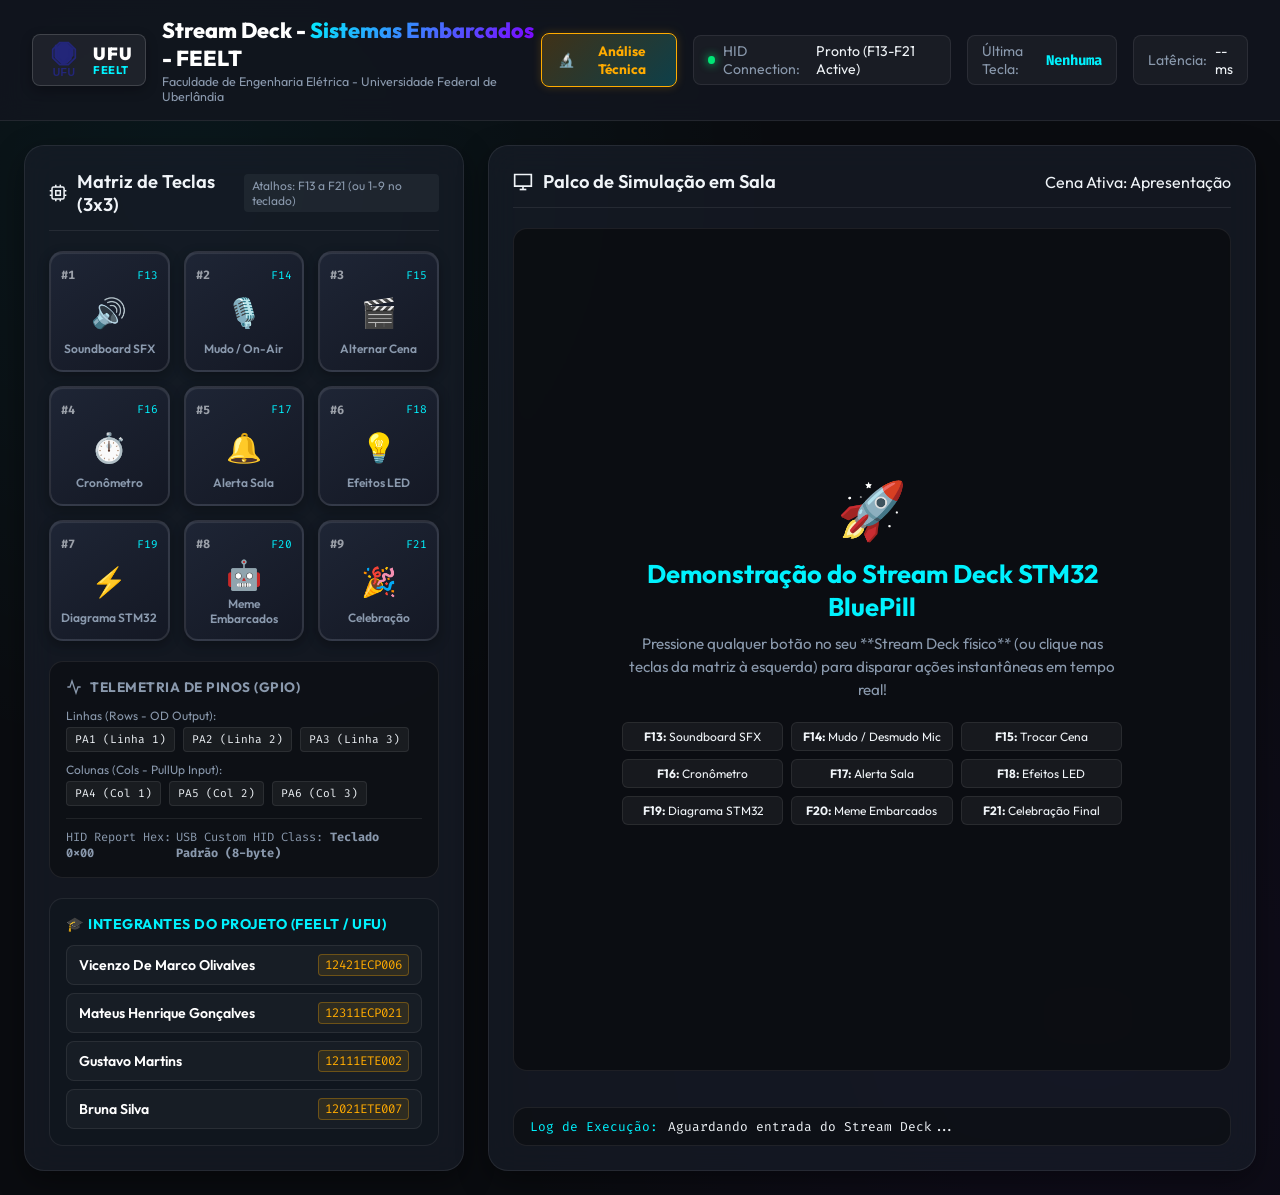
==== dashboard/index.html @ 405beb6f "Initial commit: StreamDeck-Embeeded-System project with UFU FEELT documentation and web dashboard" ====
<!DOCTYPE html>
<html lang="pt-BR">
<head>
  <meta charset="UTF-8">
  <meta name="viewport" content="width=device-width, initial-scale=1.0">
  <title>Stream Deck - Sistemas Embarcados - FEELT</title>
  <link rel="stylesheet" href="styles.css">
  <link rel="preconnect" href="https://fonts.googleapis.com">
  <link rel="preconnect" href="https://fonts.gstatic.com" crossorigin>
  <link href="https://fonts.googleapis.com/css2?family=Fira+Code:wght@400;600;700&family=Outfit:wght@300;400;600;800&display=swap" rel="stylesheet">
</head>
<body class="theme-cyberpunk">
  <!-- Header / Navigation Bar -->
  <header class="app-header">
    <div class="logo-container">
      <div class="ufu-badge-box">
        <img src="ufu_logo.svg" alt="UFU Logo" class="ufu-logo-img">
        <div class="ufu-text-info">
          <span class="ufu-title">UFU</span>
          <span class="feelt-sub">FEELT</span>
        </div>
      </div>
      <div class="header-titles">
        <h1>Stream Deck - <span>Sistemas Embarcados</span> - FEELT</h1>
        <p class="header-sub">Faculdade de Engenharia Elétrica - Universidade Federal de Uberlândia</p>
      </div>
    </div>
    
    <div class="status-bar">
      <button class="btn-prof-mode" id="btn-toggle-prof" onclick="toggleProfMode()">
        <span class="icon">🔬</span> Análise Técnica
      </button>
      <div class="status-item">
        <span class="dot pulse-green"></span>
        <span class="status-label">HID Connection:</span>
        <span class="status-value" id="status-usb">Pronto (F13-F21 Active)</span>
      </div>
      <div class="status-item">
        <span class="status-label">Última Tecla:</span>
        <span class="status-value highlight" id="status-last-key">Nenhuma</span>
      </div>
      <div class="status-item">
        <span class="status-label">Latência:</span>
        <span class="status-value" id="status-latency">-- ms</span>
      </div>
    </div>
  </header>

  <!-- Main Container -->
  <main class="dashboard-grid">
    
    <!-- Left Column: Hardware Telemetry & 3x3 Matrix -->
    <section class="panel hardware-panel">
      <div class="panel-header">
        <h2><svg width="20" height="20" viewBox="0 0 24 24" fill="none" stroke="currentColor" stroke-width="2"><rect x="4" y="4" width="16" height="16" rx="2"/><rect x="9" y="9" width="6" height="6"/><line x1="9" y1="1" x2="9" y2="4"/><line x1="15" y1="1" x2="15" y2="4"/><line x1="9" y1="20" x2="9" y2="23"/><line x1="15" y1="20" x2="15" y2="23"/><line x1="20" y1="9" x2="23" y2="9"/><line x1="20" y1="15" x2="23" y2="15"/><line x1="1" y1="9" x2="4" y2="9"/><line x1="1" y1="15" x2="4" y2="15"/></svg> Matriz de Teclas (3x3)</h2>
        <span class="hint-badge">Atalhos: F13 a F21 (ou 1-9 no teclado)</span>
      </div>

      <div class="matrix-grid" id="matrix-grid">
        <!-- Buttons 1 to 9 will be rendered by JS -->
      </div>

      <!-- Telemetry Box -->
      <div class="telemetry-box">
        <h3><svg width="16" height="16" viewBox="0 0 24 24" fill="none" stroke="currentColor" stroke-width="2"><polyline points="22 12 18 12 15 21 9 3 6 12 2 12"/></svg> Telemetria de Pinos (GPIO)</h3>
        <div class="pins-display">
          <div class="pin-group">
            <span class="pin-title">Linhas (Rows - OD Output):</span>
            <div class="pins-row">
              <span class="pin-tag" id="pin-pa1">PA1 (Linha 1)</span>
              <span class="pin-tag" id="pin-pa2">PA2 (Linha 2)</span>
              <span class="pin-tag" id="pin-pa3">PA3 (Linha 3)</span>
            </div>
          </div>
          <div class="pin-group">
            <span class="pin-title">Colunas (Cols - PullUp Input):</span>
            <div class="pins-row">
              <span class="pin-tag" id="pin-pa4">PA4 (Col 1)</span>
              <span class="pin-tag" id="pin-pa5">PA5 (Col 2)</span>
              <span class="pin-tag" id="pin-pa6">PA6 (Col 3)</span>
            </div>
          </div>
        </div>
        <div class="hex-info">
          <span>HID Report Hex: <strong id="hex-code">0x00</strong></span>
          <span>USB Custom HID Class: <strong id="hid-class">Teclado Padrão (8-byte)</strong></span>
        </div>
      </div>

      <!-- Team Members Section -->
      <div class="team-panel-card">
        <div class="team-card-header">
          <h3>🎓 Integrantes do Projeto (FEELT / UFU)</h3>
        </div>
        <div class="team-list">
          <div class="team-member">
            <div class="member-info">
              <span class="member-name">Vicenzo De Marco Olivalves</span>
              <span class="member-id">12421ECP006</span>
            </div>
          </div>
          <div class="team-member">
            <div class="member-info">
              <span class="member-name">Mateus Henrique Gonçalves</span>
              <span class="member-id">12311ECP021</span>
            </div>
          </div>
          <div class="team-member">
            <div class="member-info">
              <span class="member-name">Gustavo Martins</span>
              <span class="member-id">12111ETE002</span>
            </div>
          </div>
          <div class="team-member">
            <div class="member-info">
              <span class="member-name">Bruna Silva</span>
              <span class="member-id">12021ETE007</span>
            </div>
          </div>
        </div>
      </div>
    </section>

    <!-- Right Column: Interactive Classroom Presentation Display -->
    <section class="panel presentation-panel">
      <div class="panel-header">
        <h2><svg width="20" height="20" viewBox="0 0 24 24" fill="none" stroke="currentColor" stroke-width="2"><path d="M2 3h20v14H2z"/><path d="M8 21h8"/><path d="M12 17v4"/></svg> Palco de Simulação em Sala</h2>
        <div class="scene-selector">
          <span class="scene-badge active" id="scene-tag">Cena Ativa: Apresentação</span>
        </div>
      </div>

      <!-- Presentation Stage Screens -->
      <div class="stage-container">
        
        <!-- Screen 1: Overview / Welcome -->
        <div class="stage-screen active" id="screen-main">
          <div class="welcome-card">
            <div class="icon-hero">🚀</div>
            <h2>Demonstração do Stream Deck STM32 BluePill</h2>
            <p>Pressione qualquer botão no seu **Stream Deck físico** (ou clique nas teclas da matriz à esquerda) para disparar ações instantâneas em tempo real!</p>
            <div class="quick-tips">
              <div class="tip-item"><strong>F13:</strong> Soundboard SFX</div>
              <div class="tip-item"><strong>F14:</strong> Mudo / Desmudo Mic</div>
              <div class="tip-item"><strong>F15:</strong> Trocar Cena</div>
              <div class="tip-item"><strong>F16:</strong> Cronômetro</div>
              <div class="tip-item"><strong>F17:</strong> Alerta Sala</div>
              <div class="tip-item"><strong>F18:</strong> Efeitos LED</div>
              <div class="tip-item"><strong>F19:</strong> Diagrama STM32</div>
              <div class="tip-item"><strong>F20:</strong> Meme Embarcados</div>
              <div class="tip-item"><strong>F21:</strong> Celebração Final</div>
            </div>
          </div>
        </div>

        <!-- Screen 2: Microphone / Audio Studio -->
        <div class="stage-screen" id="screen-mic">
          <div class="mic-status-card" id="mic-card">
            <div class="mic-icon-large" id="mic-icon">🎙️</div>
            <h2 id="mic-status-text">MICROFONE LIGADO (ON AIR)</h2>
            <p id="mic-subtext">Transmitindo áudio para a sala de aula...</p>
            <div class="audio-waves" id="audio-waves">
              <span></span><span></span><span></span><span></span><span></span>
            </div>
          </div>
        </div>

        <!-- Screen 3: Camera / Scene Manager -->
        <div class="stage-screen" id="screen-scenes">
          <div class="scenes-grid">
            <div class="scene-card active" id="sc-slide">
              <div class="sc-preview slide-prev">📊 Slide Principal</div>
              <span>Modo Apresentação</span>
            </div>
            <div class="scene-card" id="sc-cam">
              <div class="sc-preview cam-prev">📹 Webcam da Sala</div>
              <span>Modo Câmera Alunos</span>
            </div>
            <div class="scene-card" id="sc-code">
              <div class="sc-preview code-prev">💻 STM32 C Code</div>
              <span>Modo Código HAL</span>
            </div>
          </div>
        </div>

        <!-- Screen 4: Timer / Stopwatch -->
        <div class="stage-screen" id="screen-timer">
          <div class="timer-card">
            <h3>⏱️ Cronômetro da Apresentação</h3>
            <div class="timer-digits" id="timer-display">00:00.0</div>
            <div class="timer-controls">
              <span class="timer-status" id="timer-status">Pausado (Pressione F16 para iniciar/pausar)</span>
            </div>
          </div>
        </div>

        <!-- Screen 5: STM32 Architecture & Hardware Diagram -->
        <div class="stage-screen" id="screen-stm32">
          <div class="stm32-diagram-card">
            <h3>⚡ Arquitetura Hardware: BluePill (STM32F103C8T6)</h3>
            <div class="diagram-content">
              <div class="diag-block">
                <h4>Core ARM Cortex-M3</h4>
                <p>72 MHz Clock Speed</p>
                <p>3.3V Logic Level</p>
              </div>
              <div class="diag-arrow">➡️</div>
              <div class="diag-block highlight-block">
                <h4>Matriz 3x3 (GPIO)</h4>
                <p>Outputs: PA1, PA2, PA3 (Open Drain)</p>
                <p>Inputs: PA4, PA5, PA6 (Pull-Up)</p>
              </div>
              <div class="diag-arrow">➡️</div>
              <div class="diag-block">
                <h4>USB Device Stack</h4>
                <p>Custom HID Class (0x03)</p>
                <p>Packet: 8 Bytes Key Report</p>
              </div>
            </div>
            <div class="code-snippet">
              <pre><code>// Código enviado pela BluePill (Core/Src/main.c)
hid_report[2] = 0x68 + tecla_id; // F13 (0x68) até F21 (0x70)
USBD_CUSTOM_HID_SendReport(&hUsbDeviceFS, hid_report, 8);</code></pre>
            </div>
          </div>
        </div>

        <!-- Screen 6: Meme Gallery -->
        <div class="stage-screen" id="screen-meme">
          <div class="meme-card">
            <h2 id="meme-title">🔥 Vida de Desenvolvedor de Embarcados</h2>
            <div class="meme-box" id="meme-box">
              <p class="meme-quote">"Compilou sem warnings na primeira tentativa... Deve ter algo muito errado!"</p>
              <div class="meme-badge">DEBUG MODE: ON</div>
            </div>
          </div>
        </div>

        <!-- Screen 7: Technical Analysis Screen -->
        <div class="stage-screen" id="screen-prof-deepdive">
          <div class="prof-container">
            <div class="prof-header">
              <h3>🔬 Painel de Análise Técnica de Engenharia</h3>
              <p>Métricas detalhadas do microcontrolador ARM Cortex-M3 (STM32F103C8T6)</p>
            </div>

            <div class="prof-grid">
              
              <!-- Logic Analyzer / Oscilloscope Waveform Canvas -->
              <div class="prof-card">
                <h4>📈 Analisador Lógico de Sinais (GPIO Waves)</h4>
                <div class="scope-box">
                  <canvas id="scope-canvas" width="450" height="120"></canvas>
                </div>
                <div class="scope-legend">
                  <span class="sig-row">── Line Output (PA1-PA3: LOW 0V)</span>
                  <span class="sig-col">── Col Input (PA4-PA6: RESET)</span>
                </div>
              </div>

              <!-- USB 8-Byte Buffer Inspector -->
              <div class="prof-card">
                <h4>📦 Inspeção de Pacote USB HID (8 Bytes)</h4>
                <div class="usb-bytes-grid" id="usb-bytes-grid">
                  <div class="byte-box"><span>B0 (Mods)</span><strong>0x00</strong></div>
                  <div class="byte-box"><span>B1 (Resv)</span><strong>0x00</strong></div>
                  <div class="byte-box active-byte"><span>B2 (Key)</span><strong id="b2-val">0x68</strong></div>
                  <div class="byte-box"><span>B3</span><strong>0x00</strong></div>
                  <div class="byte-box"><span>B4</span><strong>0x00</strong></div>
                  <div class="byte-box"><span>B5</span><strong>0x00</strong></div>
                  <div class="byte-box"><span>B6</span><strong>0x00</strong></div>
                  <div class="byte-box"><span>B7</span><strong>0x00</strong></div>
                </div>
                <p class="prof-note">EndPoint: EP1 IN (Interrupt, 10ms interval) | Protocol: Standard HID Keyboard Report</p>
              </div>

              <!-- Software Debouncing State Machine -->
              <div class="prof-card">
                <h4>🛡️ Máquina de Estados do Debounce (40ms Window)</h4>
                <div class="stats-row">
                  <div class="stat-item">
                    <span class="stat-num" id="stat-bounces">0</span>
                    <span class="stat-lbl">Trepidações Ignoradas</span>
                  </div>
                  <div class="stat-item">
                    <span class="stat-num" id="stat-valid">0</span>
                    <span class="stat-lbl">Acionamentos Válidos</span>
                  </div>
                  <div class="stat-item">
                    <span class="stat-num">40 ms</span>
                    <span class="stat-lbl">Estabilidade (HAL_GetTick)</span>
                  </div>
                </div>
              </div>

              <!-- Memory & Clock Tree Specs -->
              <div class="prof-card">
                <h4>⚙️ Registradores & Memória Flash/RAM</h4>
                <div class="mem-bars">
                  <div class="mem-item">
                    <span>Flash (64 KB): 14.8 KB (23%)</span>
                    <div class="bar-bg"><div class="bar-fill" style="width: 23%;"></div></div>
                  </div>
                  <div class="mem-item">
                    <span>SRAM (20 KB): 2.9 KB (14%)</span>
                    <div class="bar-bg"><div class="bar-fill" style="width: 14%;"></div></div>
                  </div>
                </div>
                <div class="reg-tags">
                  <span class="reg-tag">SYSCLK: 72 MHz (HSE 8MHz * PLL 9)</span>
                  <span class="reg-tag">USBCLK: 48 MHz (PLL / 1.5)</span>
                  <span class="reg-tag">GPIOA_CRL: 0x44333333</span>
                </div>
              </div>

            </div>
          </div>
        </div>

      </div>

      <!-- Action Feedback Bar -->
      <div class="action-log-bar">
        <span class="log-title">Log de Execução:</span>
        <span class="log-content" id="log-content">Aguardando entrada do Stream Deck...</span>
      </div>
    </section>
  </main>

  <!-- Fullscreen Modal Alert (Triggered by F17 / Button 5) -->
  <div class="modal-overlay" id="alert-modal">
    <div class="modal-card">
      <div class="modal-icon">🔔</div>
      <h2 id="modal-title">ALERTA DA SALA DE AULA</h2>
      <p id="modal-desc">Uma notificação prioritária foi acionada pelo Stream Deck!</p>
      <button class="btn-close-modal" onclick="closeModal()">Fechar (ou pressione F17)</button>
    </div>
  </div>

  <!-- Confetti Canvas for Celebration (F21) -->
  <canvas id="confetti-canvas"></canvas>

  <script src="app.js"></script>
</body>
</html>
---- dashboard/styles.css ----
/* CSS Design System - StreamDeck STM32 Simulator */
:root {
  --bg-primary: #0a0c10;
  --bg-secondary: #12161f;
  --bg-panel: #181d28;
  --bg-panel-glow: rgba(24, 29, 40, 0.7);
  
  --accent-cyan: #00f2fe;
  --accent-blue: #4facfe;
  --accent-purple: #7f00ff;
  --accent-pink: #ff0844;
  --accent-green: #00e676;
  --accent-amber: #ffab00;
  --ufu-blue: #232679;
  
  --text-main: #f0f4f8;
  --text-muted: #8a99ad;
  
  --border-glow: rgba(0, 242, 254, 0.25);
  --border-muted: rgba(255, 255, 255, 0.08);
  
  --font-sans: 'Outfit', -apple-system, BlinkMacSystemFont, sans-serif;
  --font-mono: 'Fira Code', monospace;
  
  --radius-sm: 8px;
  --radius-md: 14px;
  --radius-lg: 20px;
}

* {
  box-sizing: border-box;
  margin: 0;
  padding: 0;
}

body {
  background-color: var(--bg-primary);
  color: var(--text-main);
  font-family: var(--font-sans);
  min-height: 100vh;
  display: flex;
  flex-direction: column;
  overflow-x: hidden;
  background-image: 
    radial-gradient(circle at 15% 15%, rgba(0, 242, 254, 0.05) 0%, transparent 40%),
    radial-gradient(circle at 85% 85%, rgba(127, 0, 255, 0.05) 0%, transparent 40%);
}

/* Header Bar */
.app-header {
  display: flex;
  justify-content: space-between;
  align-items: center;
  padding: 1rem 2rem;
  background: rgba(18, 22, 31, 0.85);
  backdrop-filter: blur(12px);
  border-bottom: 1px solid var(--border-muted);
}

.logo-container {
  display: flex;
  align-items: center;
  gap: 16px;
}

.ufu-badge-box {
  display: flex;
  align-items: center;
  gap: 10px;
  background: rgba(255, 255, 255, 0.06);
  border: 1px solid rgba(255, 255, 255, 0.15);
  padding: 6px 12px;
  border-radius: var(--radius-sm);
  box-shadow: 0 4px 12px rgba(0, 0, 0, 0.3);
}

.ufu-logo-img {
  width: 38px;
  height: 38px;
  object-fit: contain;
}

.ufu-text-info {
  display: flex;
  flex-direction: column;
  line-height: 1.1;
}

.ufu-title {
  font-weight: 900;
  font-size: 1.1rem;
  color: #fff;
  letter-spacing: 1px;
}

.feelt-sub {
  font-size: 0.7rem;
  font-weight: 700;
  color: var(--accent-cyan);
  letter-spacing: 0.5px;
}

.header-titles h1 {
  font-size: 1.35rem;
  font-weight: 800;
  color: #fff;
}

.header-titles h1 span {
  background: linear-gradient(135deg, var(--accent-cyan), var(--accent-purple));
  -webkit-background-clip: text;
  -webkit-text-fill-color: transparent;
}

.header-sub {
  font-size: 0.78rem;
  color: var(--text-muted);
  margin-top: 2px;
}

.status-bar {
  display: flex;
  align-items: center;
  gap: 16px;
  font-size: 0.88rem;
}

/* Análise Técnica Toggle Button */
.btn-prof-mode {
  background: linear-gradient(135deg, rgba(255, 171, 0, 0.2), rgba(0, 242, 254, 0.2));
  border: 1px solid var(--accent-amber);
  color: var(--accent-amber);
  padding: 8px 16px;
  border-radius: var(--radius-sm);
  font-family: var(--font-sans);
  font-weight: 700;
  font-size: 0.85rem;
  cursor: pointer;
  display: flex;
  align-items: center;
  gap: 8px;
  transition: all 0.2s ease;
  box-shadow: 0 0 10px rgba(255, 171, 0, 0.2);
}

.btn-prof-mode:hover {
  background: var(--accent-amber);
  color: #000;
  box-shadow: 0 0 20px rgba(255, 171, 0, 0.5);
  transform: translateY(-1px);
}

.btn-prof-mode.active-prof {
  background: var(--accent-amber);
  color: #000;
  box-shadow: 0 0 25px rgba(255, 171, 0, 0.7);
}

.status-item {
  display: flex;
  align-items: center;
  gap: 8px;
  background: rgba(255, 255, 255, 0.04);
  padding: 6px 14px;
  border-radius: var(--radius-sm);
  border: 1px solid var(--border-muted);
}

.pulse-green {
  width: 8px;
  height: 8px;
  background-color: var(--accent-green);
  border-radius: 50%;
  box-shadow: 0 0 10px var(--accent-green);
  animation: pulse 1.5s infinite;
}

@keyframes pulse {
  0% { transform: scale(0.95); box-shadow: 0 0 0 0 rgba(0, 230, 118, 0.7); }
  70% { transform: scale(1.1); box-shadow: 0 0 0 8px rgba(0, 230, 118, 0); }
  100% { transform: scale(0.95); box-shadow: 0 0 0 0 rgba(0, 230, 118, 0); }
}

.status-label {
  color: var(--text-muted);
}

.status-value.highlight {
  color: var(--accent-cyan);
  font-weight: 700;
  font-family: var(--font-mono);
}

/* Dashboard Main Grid Layout */
.dashboard-grid {
  display: grid;
  grid-template-columns: 440px 1fr;
  gap: 24px;
  padding: 24px;
  flex: 1;
}

@media (max-width: 1024px) {
  .dashboard-grid {
    grid-template-columns: 1fr;
  }
}

/* Panels */
.panel {
  background: var(--bg-panel-glow);
  backdrop-filter: blur(16px);
  border: 1px solid var(--border-muted);
  border-radius: var(--radius-lg);
  padding: 24px;
  display: flex;
  flex-direction: column;
  gap: 20px;
  box-shadow: 0 10px 30px rgba(0, 0, 0, 0.4);
}

.panel-header {
  display: flex;
  justify-content: space-between;
  align-items: center;
  border-bottom: 1px solid var(--border-muted);
  padding-bottom: 14px;
}

.panel-header h2 {
  font-size: 1.15rem;
  font-weight: 600;
  display: flex;
  align-items: center;
  gap: 10px;
  color: var(--text-main);
}

.hint-badge {
  font-size: 0.75rem;
  color: var(--text-muted);
  background: rgba(255, 255, 255, 0.05);
  padding: 4px 8px;
  border-radius: 4px;
}

/* 3x3 StreamDeck Matrix Grid */
.matrix-grid {
  display: grid;
  grid-template-columns: repeat(3, 1fr);
  gap: 14px;
}

.deck-btn {
  aspect-ratio: 1;
  background: linear-gradient(145deg, #1e2535, #141824);
  border: 2px solid rgba(255, 255, 255, 0.1);
  border-radius: var(--radius-md);
  color: var(--text-main);
  display: flex;
  flex-direction: column;
  justify-content: space-between;
  align-items: center;
  padding: 14px 10px;
  cursor: pointer;
  transition: all 0.15s ease;
  position: relative;
  overflow: hidden;
  user-select: none;
  box-shadow: 0 4px 12px rgba(0, 0, 0, 0.3), inset 0 1px 1px rgba(255, 255, 255, 0.1);
}

.deck-btn:hover {
  transform: translateY(-2px);
  border-color: var(--accent-cyan);
  box-shadow: 0 6px 20px rgba(0, 242, 254, 0.25);
}

.deck-btn:active, .deck-btn.active {
  transform: translateY(2px) scale(0.97);
  background: linear-gradient(145deg, #00f2fe, #4facfe);
  border-color: #fff;
  color: #000;
  box-shadow: 0 0 25px rgba(0, 242, 254, 0.6);
}

.deck-btn.active .btn-key-code, .deck-btn.active .btn-sub {
  color: rgba(0, 0, 0, 0.8);
}

.btn-header {
  width: 100%;
  display: flex;
  justify-content: space-between;
  align-items: center;
  font-size: 0.75rem;
  font-family: var(--font-mono);
}

.btn-num {
  font-weight: 700;
  opacity: 0.6;
}

.btn-key-code {
  color: var(--accent-cyan);
  font-size: 0.7rem;
}

.btn-icon {
  font-size: 1.8rem;
  margin: 4px 0;
  transition: transform 0.2s ease;
}

.deck-btn:hover .btn-icon {
  transform: scale(1.15);
}

.btn-sub {
  font-size: 0.75rem;
  font-weight: 600;
  text-align: center;
  color: var(--text-muted);
}

/* Telemetry Box */
.telemetry-box {
  background: rgba(10, 12, 16, 0.6);
  border: 1px solid var(--border-muted);
  border-radius: var(--radius-md);
  padding: 16px;
  display: flex;
  flex-direction: column;
  gap: 12px;
}

.telemetry-box h3 {
  font-size: 0.85rem;
  color: var(--text-muted);
  display: flex;
  align-items: center;
  gap: 8px;
  text-transform: uppercase;
  letter-spacing: 0.5px;
}

.pins-display {
  display: flex;
  flex-direction: column;
  gap: 10px;
}

.pin-group {
  display: flex;
  flex-direction: column;
  gap: 4px;
}

.pin-title {
  font-size: 0.75rem;
  color: var(--text-muted);
}

.pins-row {
  display: flex;
  gap: 8px;
}

.pin-tag {
  font-family: var(--font-mono);
  font-size: 0.7rem;
  background: rgba(255, 255, 255, 0.05);
  border: 1px solid var(--border-muted);
  padding: 4px 8px;
  border-radius: 4px;
  transition: all 0.2s ease;
}

.pin-tag.active-row {
  background: var(--accent-pink);
  color: #fff;
  border-color: var(--accent-pink);
  box-shadow: 0 0 10px rgba(255, 8, 68, 0.5);
}

.pin-tag.active-col {
  background: var(--accent-green);
  color: #000;
  font-weight: 700;
  border-color: var(--accent-green);
  box-shadow: 0 0 10px rgba(0, 230, 118, 0.5);
}

.hex-info {
  display: flex;
  justify-content: space-between;
  font-size: 0.75rem;
  color: var(--text-muted);
  border-top: 1px solid var(--border-muted);
  padding-top: 10px;
  font-family: var(--font-mono);
}

/* Team Members Section Card */
.team-panel-card {
  background: rgba(18, 22, 31, 0.7);
  border: 1px solid var(--border-muted);
  border-radius: var(--radius-md);
  padding: 16px;
  display: flex;
  flex-direction: column;
  gap: 12px;
}

.team-card-header h3 {
  font-size: 0.88rem;
  color: var(--accent-cyan);
  text-transform: uppercase;
  letter-spacing: 0.5px;
}

.team-list {
  display: flex;
  flex-direction: column;
  gap: 8px;
}

.team-member {
  background: rgba(255, 255, 255, 0.03);
  border: 1px solid var(--border-muted);
  border-radius: var(--radius-sm);
  padding: 8px 12px;
  display: flex;
  align-items: center;
  justify-content: space-between;
  transition: border-color 0.2s ease;
}

.team-member:hover {
  border-color: var(--accent-cyan);
}

.member-info {
  display: flex;
  justify-content: space-between;
  align-items: center;
  width: 100%;
}

.member-name {
  font-size: 0.88rem;
  font-weight: 600;
  color: #fff;
}

.member-id {
  font-family: var(--font-mono);
  font-size: 0.78rem;
  color: var(--accent-amber);
  background: rgba(255, 171, 0, 0.1);
  padding: 2px 6px;
  border-radius: 4px;
  border: 1px solid rgba(255, 171, 0, 0.3);
}

/* Presentation Panel / Stage */
.presentation-panel {
  display: flex;
  flex-direction: column;
  justify-content: space-between;
}

.stage-container {
  flex: 1;
  background: rgba(10, 12, 16, 0.8);
  border-radius: var(--radius-md);
  border: 1px solid var(--border-muted);
  position: relative;
  min-height: 440px;
  overflow: hidden;
  display: flex;
  align-items: center;
  justify-content: center;
}

.stage-screen {
  position: absolute;
  inset: 0;
  padding: 24px;
  display: flex;
  flex-direction: column;
  align-items: center;
  justify-content: center;
  opacity: 0;
  pointer-events: none;
  transition: opacity 0.3s ease, transform 0.3s ease;
  transform: scale(0.96);
  overflow-y: auto;
}

.stage-screen.active {
  opacity: 1;
  pointer-events: auto;
  transform: scale(1);
}

/* Technical Analysis Screen */
.prof-container {
  width: 100%;
}

.prof-header {
  margin-bottom: 16px;
}

.prof-header h3 {
  font-size: 1.2rem;
  color: var(--accent-amber);
}

.prof-header p {
  font-size: 0.85rem;
  color: var(--text-muted);
}

.prof-grid {
  display: grid;
  grid-template-columns: repeat(2, 1fr);
  gap: 16px;
  width: 100%;
}

.prof-card {
  background: rgba(255, 255, 255, 0.03);
  border: 1px solid var(--border-muted);
  border-radius: var(--radius-md);
  padding: 16px;
  display: flex;
  flex-direction: column;
  gap: 10px;
}

.prof-card h4 {
  font-size: 0.9rem;
  color: var(--text-main);
}

.scope-box {
  background: #000;
  border-radius: var(--radius-sm);
  border: 1px solid rgba(0, 242, 254, 0.3);
  overflow: hidden;
}

#scope-canvas {
  width: 100%;
  height: 100px;
  display: block;
}

.scope-legend {
  display: flex;
  justify-content: space-between;
  font-size: 0.7rem;
  font-family: var(--font-mono);
}

.sig-row { color: var(--accent-pink); }
.sig-col { color: var(--accent-green); }

.usb-bytes-grid {
  display: grid;
  grid-template-columns: repeat(4, 1fr);
  gap: 6px;
}

.byte-box {
  background: rgba(255, 255, 255, 0.04);
  border: 1px solid var(--border-muted);
  border-radius: var(--radius-sm);
  padding: 6px;
  text-align: center;
  font-family: var(--font-mono);
}

.byte-box span {
  display: block;
  font-size: 0.65rem;
  color: var(--text-muted);
}

.byte-box strong {
  font-size: 0.9rem;
  color: #fff;
}

.byte-box.active-byte {
  border-color: var(--accent-cyan);
  background: rgba(0, 242, 254, 0.15);
  box-shadow: 0 0 10px rgba(0, 242, 254, 0.3);
}

.prof-note {
  font-size: 0.7rem;
  color: var(--text-muted);
  font-family: var(--font-mono);
}

.stats-row {
  display: flex;
  justify-content: space-between;
  gap: 10px;
}

.stat-item {
  background: rgba(255, 255, 255, 0.03);
  border: 1px solid var(--border-muted);
  border-radius: var(--radius-sm);
  padding: 10px;
  flex: 1;
  text-align: center;
}

.stat-num {
  display: block;
  font-size: 1.2rem;
  font-weight: 700;
  font-family: var(--font-mono);
  color: var(--accent-amber);
}

.stat-lbl {
  font-size: 0.7rem;
  color: var(--text-muted);
}

.mem-bars {
  display: flex;
  flex-direction: column;
  gap: 8px;
}

.mem-item {
  font-size: 0.75rem;
}

.bar-bg {
  height: 8px;
  background: rgba(255, 255, 255, 0.1);
  border-radius: 4px;
  overflow: hidden;
  margin-top: 4px;
}

.bar-fill {
  height: 100%;
  background: linear-gradient(90deg, var(--accent-cyan), var(--accent-purple));
  border-radius: 4px;
}

.reg-tags {
  display: flex;
  flex-wrap: wrap;
  gap: 6px;
  margin-top: 4px;
}

.reg-tag {
  font-family: var(--font-mono);
  font-size: 0.68rem;
  background: rgba(255, 255, 255, 0.05);
  border: 1px solid var(--border-muted);
  padding: 3px 6px;
  border-radius: 4px;
  color: var(--accent-cyan);
}

/* Stage Screen 1: Welcome */
.welcome-card {
  text-align: center;
  max-width: 500px;
}

.icon-hero {
  font-size: 3.5rem;
  margin-bottom: 12px;
}

.welcome-card h2 {
  font-size: 1.6rem;
  margin-bottom: 10px;
  color: var(--accent-cyan);
}

.welcome-card p {
  color: var(--text-muted);
  font-size: 0.95rem;
  line-height: 1.5;
  margin-bottom: 20px;
}

.quick-tips {
  display: grid;
  grid-template-columns: repeat(3, 1fr);
  gap: 8px;
  font-size: 0.75rem;
}

.tip-item {
  background: rgba(255, 255, 255, 0.05);
  padding: 6px 8px;
  border-radius: 6px;
  border: 1px solid var(--border-muted);
}

/* Stage Screen 2: Mic Status */
.mic-status-card {
  text-align: center;
  padding: 30px;
  border-radius: var(--radius-lg);
  background: rgba(255, 255, 255, 0.03);
  border: 2px solid var(--accent-green);
  transition: all 0.3s ease;
  box-shadow: 0 0 30px rgba(0, 230, 118, 0.2);
}

.mic-status-card.muted {
  border-color: var(--accent-pink);
  box-shadow: 0 0 30px rgba(255, 8, 68, 0.2);
}

.mic-icon-large {
  font-size: 4rem;
  margin-bottom: 16px;
}

.audio-waves {
  display: flex;
  justify-content: center;
  gap: 6px;
  margin-top: 20px;
  height: 24px;
}

.audio-waves span {
  width: 6px;
  background: var(--accent-green);
  border-radius: 3px;
  animation: wave 1s infinite ease-in-out alternate;
}

.mic-status-card.muted .audio-waves span {
  background: var(--accent-pink);
  animation: none;
  height: 4px !important;
}

.audio-waves span:nth-child(1) { animation-delay: 0.1s; }
.audio-waves span:nth-child(2) { animation-delay: 0.3s; }
.audio-waves span:nth-child(3) { animation-delay: 0.2s; }
.audio-waves span:nth-child(4) { animation-delay: 0.4s; }
.audio-waves span:nth-child(5) { animation-delay: 0.15s; }

@keyframes wave {
  0% { height: 6px; }
  100% { height: 24px; }
}

/* Stage Screen 3: Scenes */
.scenes-grid {
  display: grid;
  grid-template-columns: repeat(3, 1fr);
  gap: 16px;
  width: 100%;
}

.scene-card {
  background: rgba(255, 255, 255, 0.04);
  border: 2px solid var(--border-muted);
  border-radius: var(--radius-md);
  padding: 16px;
  text-align: center;
  transition: all 0.2s ease;
}

.scene-card.active {
  border-color: var(--accent-cyan);
  background: rgba(0, 242, 254, 0.1);
  box-shadow: 0 0 20px rgba(0, 242, 254, 0.3);
}

.sc-preview {
  height: 100px;
  background: #000;
  border-radius: var(--radius-sm);
  display: flex;
  align-items: center;
  justify-content: center;
  font-weight: 700;
  margin-bottom: 10px;
}

/* Stage Screen 4: Timer */
.timer-card {
  text-align: center;
}

.timer-digits {
  font-family: var(--font-mono);
  font-size: 4.5rem;
  font-weight: 700;
  color: var(--accent-cyan);
  text-shadow: 0 0 20px rgba(0, 242, 254, 0.5);
  margin: 16px 0;
}

.timer-status {
  font-size: 0.9rem;
  color: var(--text-muted);
}

/* Stage Screen 5: STM32 Diagram */
.stm32-diagram-card {
  width: 100%;
}

.diagram-content {
  display: flex;
  align-items: center;
  justify-content: space-between;
  gap: 12px;
  margin: 20px 0;
}

.diag-block {
  background: rgba(255, 255, 255, 0.05);
  border: 1px solid var(--border-muted);
  border-radius: var(--radius-sm);
  padding: 14px;
  flex: 1;
  text-align: center;
  font-size: 0.8rem;
}

.highlight-block {
  border-color: var(--accent-cyan);
  background: rgba(0, 242, 254, 0.08);
}

.diag-arrow {
  color: var(--accent-cyan);
  font-size: 1.2rem;
}

.code-snippet {
  background: #0d1117;
  border-radius: var(--radius-sm);
  padding: 12px;
  font-family: var(--font-mono);
  font-size: 0.75rem;
  color: #38bdf8;
  border: 1px solid rgba(255, 255, 255, 0.1);
}

/* Stage Screen 6: Meme Gallery */
.meme-card {
  text-align: center;
}

.meme-box {
  background: linear-gradient(135deg, rgba(127,0,255,0.2), rgba(0,242,254,0.2));
  border: 2px solid var(--accent-purple);
  padding: 30px;
  border-radius: var(--radius-md);
  margin-top: 16px;
}

.meme-quote {
  font-size: 1.3rem;
  font-weight: 600;
  margin-bottom: 12px;
}

.meme-badge {
  display: inline-block;
  background: var(--accent-purple);
  font-family: var(--font-mono);
  padding: 4px 12px;
  border-radius: 20px;
  font-size: 0.8rem;
}

/* Action Log Bar */
.action-log-bar {
  display: flex;
  align-items: center;
  gap: 10px;
  background: rgba(10, 12, 16, 0.6);
  border: 1px solid var(--border-muted);
  padding: 10px 16px;
  border-radius: var(--radius-md);
  font-family: var(--font-mono);
  font-size: 0.8rem;
  margin-top: 16px;
}

.log-title {
  color: var(--accent-cyan);
}

.log-content {
  color: var(--text-main);
}

/* Modal Overlay */
.modal-overlay {
  position: fixed;
  inset: 0;
  background: rgba(0, 0, 0, 0.85);
  backdrop-filter: blur(8px);
  display: flex;
  align-items: center;
  justify-content: center;
  opacity: 0;
  pointer-events: none;
  transition: opacity 0.3s ease;
  z-index: 1000;
}

.modal-overlay.active {
  opacity: 1;
  pointer-events: auto;
}

.modal-card {
  background: var(--bg-secondary);
  border: 2px solid var(--accent-amber);
  border-radius: var(--radius-lg);
  padding: 40px;
  text-align: center;
  max-width: 450px;
  box-shadow: 0 0 50px rgba(255, 171, 0, 0.4);
  transform: scale(0.9);
  transition: transform 0.3s ease;
}

.modal-overlay.active .modal-card {
  transform: scale(1);
}

.modal-icon {
  font-size: 3.5rem;
  margin-bottom: 14px;
}

.modal-card h2 {
  color: var(--accent-amber);
  margin-bottom: 10px;
}

.btn-close-modal {
  margin-top: 20px;
  background: var(--accent-amber);
  color: #000;
  border: none;
  padding: 10px 20px;
  font-weight: 700;
  border-radius: var(--radius-sm);
  cursor: pointer;
}

/* Confetti Canvas */
#confetti-canvas {
  position: fixed;
  inset: 0;
  pointer-events: none;
  z-index: 999;
}
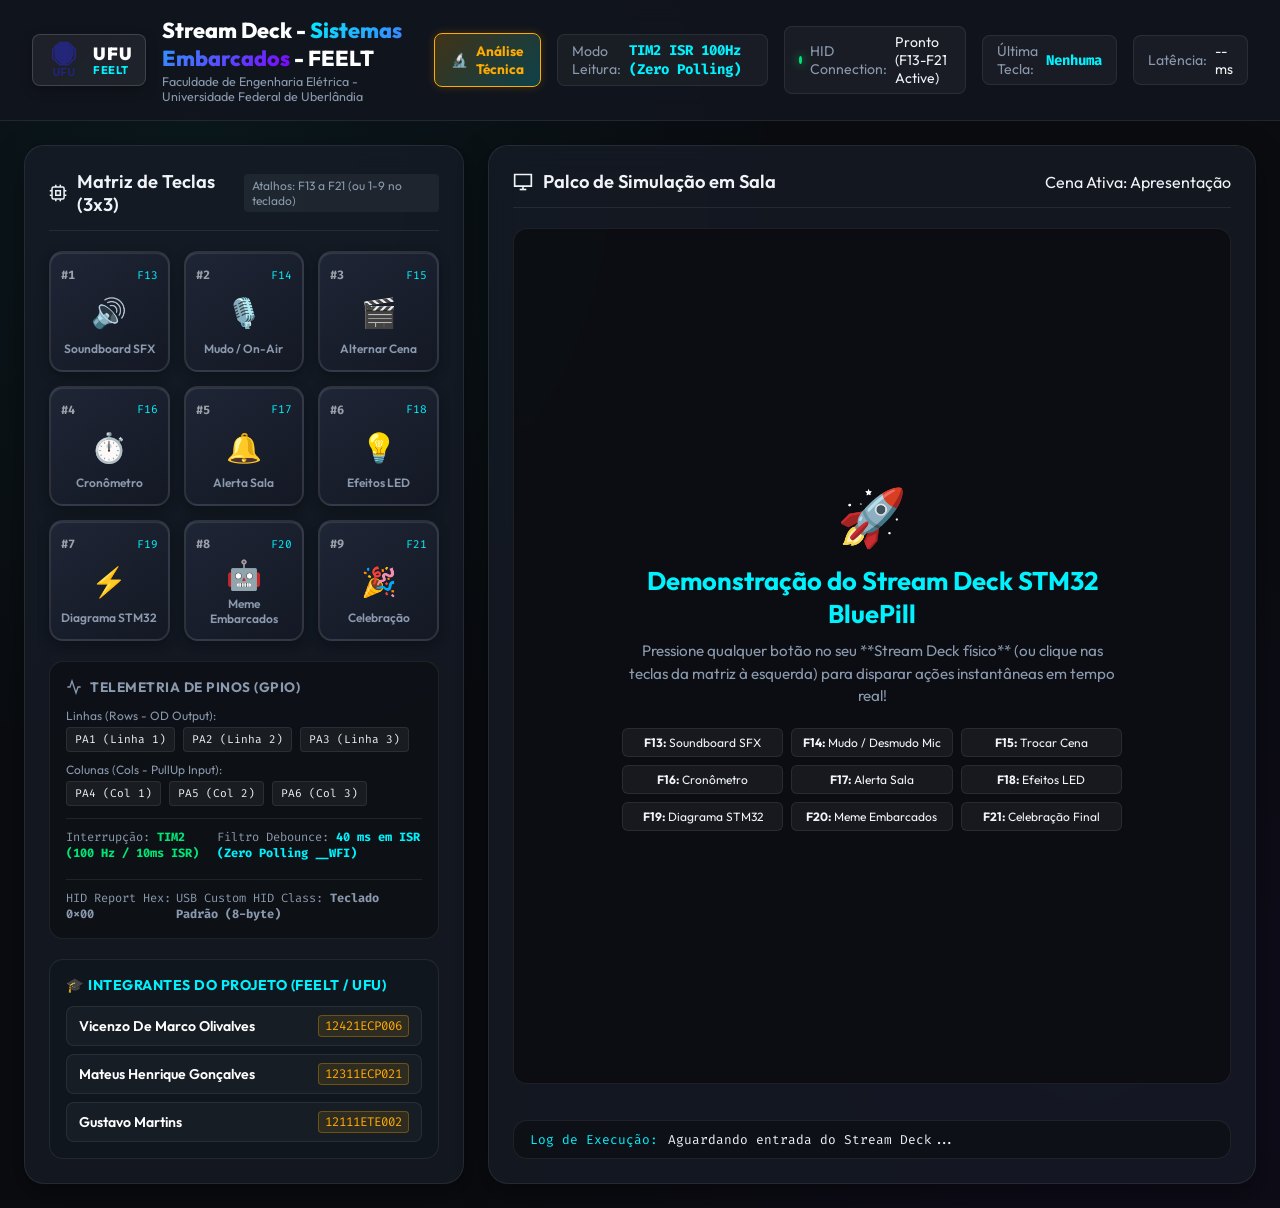
==== commit 2dc84a50: "Feat: Integrated assembled hardware updates (TIM2 ISR drivers, USB D+ reset, KiCad Gerber/PCB update" ====
--- a/dashboard/index.html
+++ b/dashboard/index.html
@@ -31,6 +31,10 @@
         <span class="icon">🔬</span> Análise Técnica
       </button>
       <div class="status-item">
+        <span class="status-label">Modo Leitura:</span>
+        <span class="status-value highlight" style="color: var(--accent-cyan);">TIM2 ISR 100Hz (Zero Polling)</span>
+      </div>
+      <div class="status-item">
         <span class="dot pulse-green"></span>
         <span class="status-label">HID Connection:</span>
         <span class="status-value" id="status-usb">Pronto (F13-F21 Active)</span>
@@ -82,6 +86,10 @@
           </div>
         </div>
         <div class="hex-info">
+          <span>Interrupção: <strong style="color: var(--accent-green);">TIM2 (100 Hz / 10ms ISR)</strong></span>
+          <span>Filtro Debounce: <strong style="color: var(--accent-cyan);">40 ms em ISR (Zero Polling __WFI)</strong></span>
+        </div>
+        <div class="hex-info" style="margin-top: 6px;">
           <span>HID Report Hex: <strong id="hex-code">0x00</strong></span>
           <span>USB Custom HID Class: <strong id="hid-class">Teclado Padrão (8-byte)</strong></span>
         </div>
@@ -109,13 +117,6 @@
             <div class="member-info">
               <span class="member-name">Gustavo Martins</span>
               <span class="member-id">12111ETE002</span>
-            </div>
-          </div>
-          <div class="team-member">
-            <div class="member-info">
-              <span class="member-name">Bruna Silva</span>
-              <span class="member-id">12021ETE007</span>
-            </div>
           </div>
         </div>
       </div>
@@ -201,26 +202,35 @@
             <div class="diagram-content">
               <div class="diag-block">
                 <h4>Core ARM Cortex-M3</h4>
-                <p>72 MHz Clock Speed</p>
-                <p>3.3V Logic Level</p>
+                <p>72 MHz SYSCLK / 48 MHz USB</p>
+                <p>Modo Repouso: __WFI()</p>
+              </div>
+              <div class="diag-arrow">➡️</div>
+              <div class="diag-block highlight-block" style="border-color: var(--accent-cyan);">
+                <h4>Timer TIM2 (ISR)</h4>
+                <p>Prescaler: 7199 (10 kHz tick)</p>
+                <p>Estouro: 99 (100 Hz / 10ms ISR)</p>
               </div>
               <div class="diag-arrow">➡️</div>
               <div class="diag-block highlight-block">
                 <h4>Matriz 3x3 (GPIO)</h4>
-                <p>Outputs: PA1, PA2, PA3 (Open Drain)</p>
-                <p>Inputs: PA4, PA5, PA6 (Pull-Up)</p>
+                <p>Outputs: PA1..PA3 (Open Drain)</p>
+                <p>Inputs: PA4..PA6 (Pull-Up)</p>
               </div>
               <div class="diag-arrow">➡️</div>
               <div class="diag-block">
                 <h4>USB Device Stack</h4>
-                <p>Custom HID Class (0x03)</p>
-                <p>Packet: 8 Bytes Key Report</p>
+                <p>Custom HID Class (8 Bytes)</p>
+                <p>Scancodes F13 a F21</p>
               </div>
             </div>
             <div class="code-snippet">
-              <pre><code>// Código enviado pela BluePill (Core/Src/main.c)
-hid_report[2] = 0x68 + tecla_id; // F13 (0x68) até F21 (0x70)
-USBD_CUSTOM_HID_SendReport(&hUsbDeviceFS, hid_report, 8);</code></pre>
+              <pre><code>// Interrupção de Hardware TIM2 (Core/Src/main.c)
+void HAL_TIM_PeriodElapsedCallback(TIM_HandleTypeDef *htim) {
+    if (htim->Instance == TIM2) {
+        processDebounce_ISR(); // Varredura 100Hz + Debounce 40ms sem Polling
+    }
+}</code></pre>
             </div>
           </div>
         </div>
@@ -276,7 +286,7 @@
 
               <!-- Software Debouncing State Machine -->
               <div class="prof-card">
-                <h4>🛡️ Máquina de Estados do Debounce (40ms Window)</h4>
+                <h4>🛡️ Interrupção TIM2 & Debounce (100 Hz / 40ms)</h4>
                 <div class="stats-row">
                   <div class="stat-item">
                     <span class="stat-num" id="stat-bounces">0</span>
@@ -287,15 +297,15 @@
                     <span class="stat-lbl">Acionamentos Válidos</span>
                   </div>
                   <div class="stat-item">
-                    <span class="stat-num">40 ms</span>
-                    <span class="stat-lbl">Estabilidade (HAL_GetTick)</span>
+                    <span class="stat-num">10 ms</span>
+                    <span class="stat-lbl">Período ISR (TIM2)</span>
                   </div>
                 </div>
               </div>
 
               <!-- Memory & Clock Tree Specs -->
               <div class="prof-card">
-                <h4>⚙️ Registradores & Memória Flash/RAM</h4>
+                <h4>⚙️ Registradores de Hardware & Clocks</h4>
                 <div class="mem-bars">
                   <div class="mem-item">
                     <span>Flash (64 KB): 14.8 KB (23%)</span>
@@ -308,8 +318,10 @@
                 </div>
                 <div class="reg-tags">
                   <span class="reg-tag">SYSCLK: 72 MHz (HSE 8MHz * PLL 9)</span>
-                  <span class="reg-tag">USBCLK: 48 MHz (PLL / 1.5)</span>
-                  <span class="reg-tag">GPIOA_CRL: 0x44333333</span>
+                  <span class="reg-tag">TIM2 Prescaler: 7199 (10 kHz tick)</span>
+                  <span class="reg-tag">TIM2 ARR: 99 (100 Hz ISR)</span>
+                  <span class="reg-tag">NVIC: TIM2_IRQn (Prioridade 0)</span>
+                  <span class="reg-tag">CPU Mode: __WFI() Zero Polling</span>
                 </div>
               </div>
 
